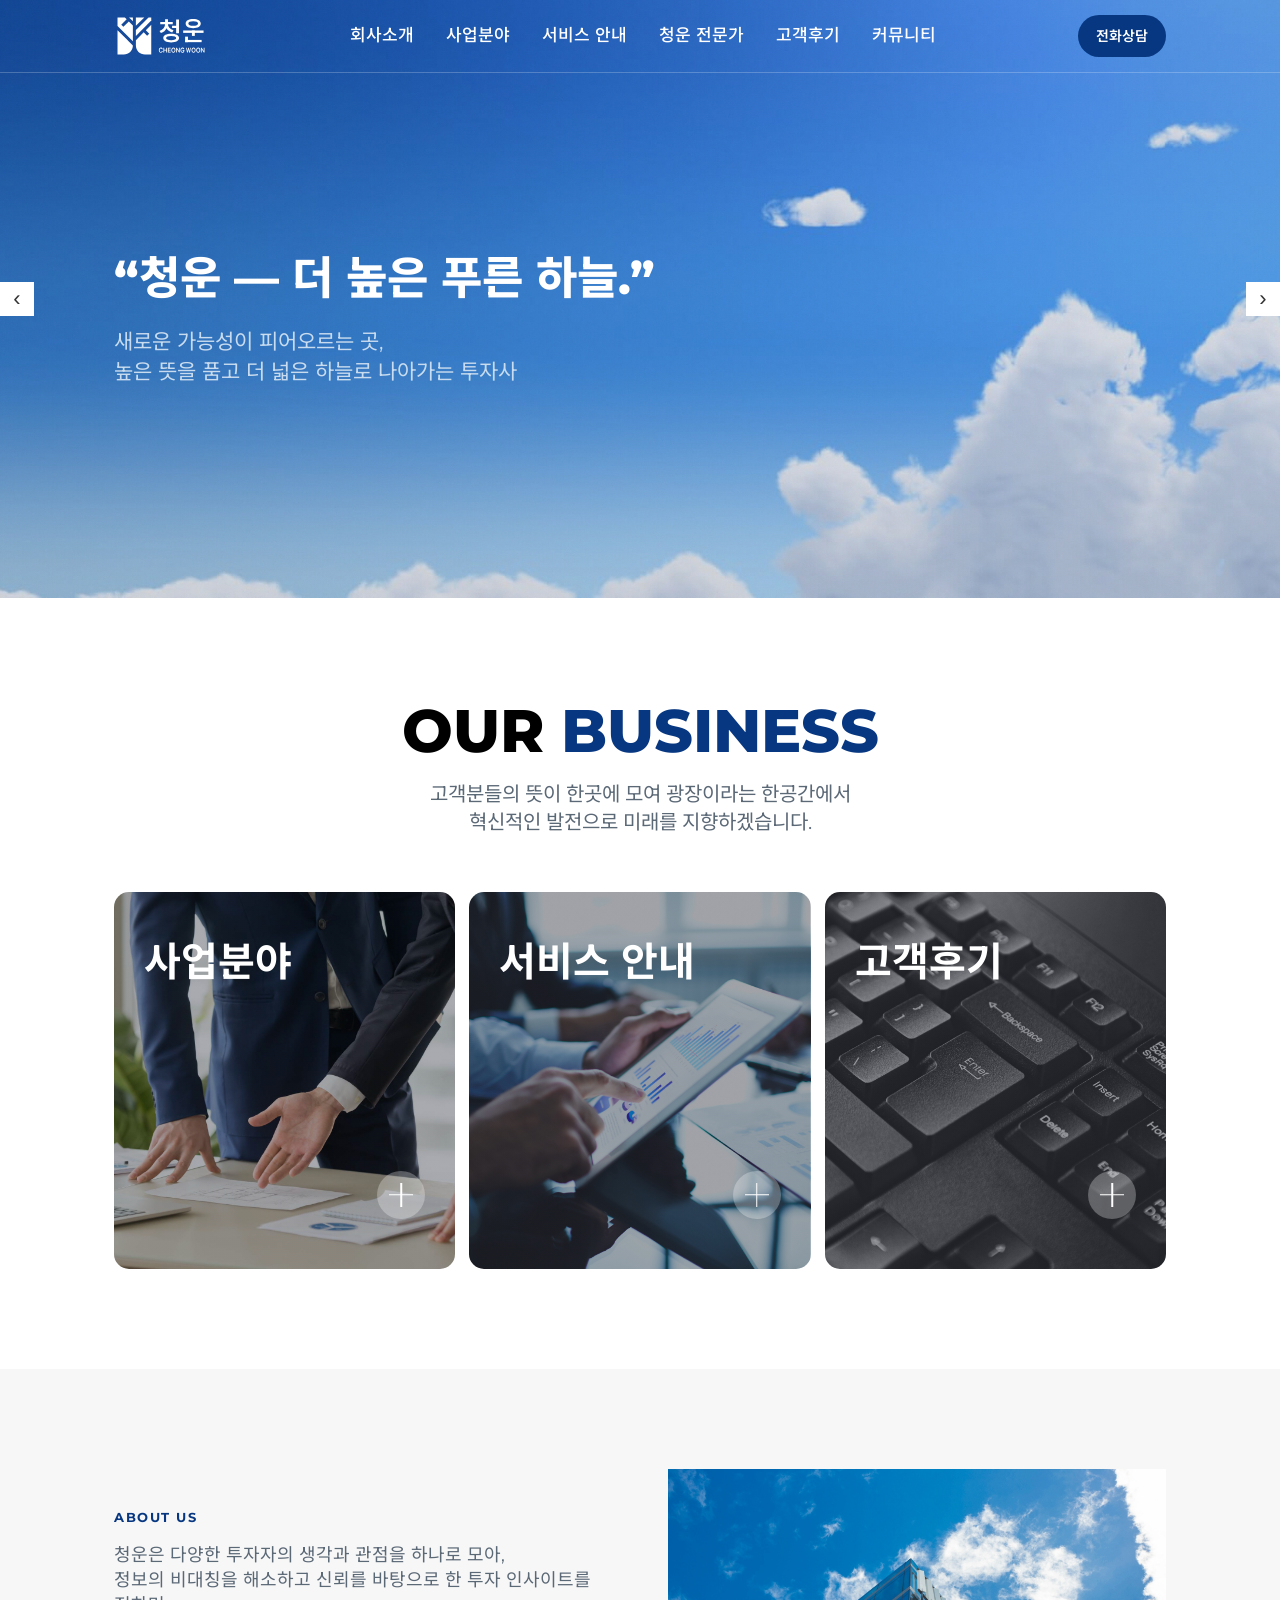
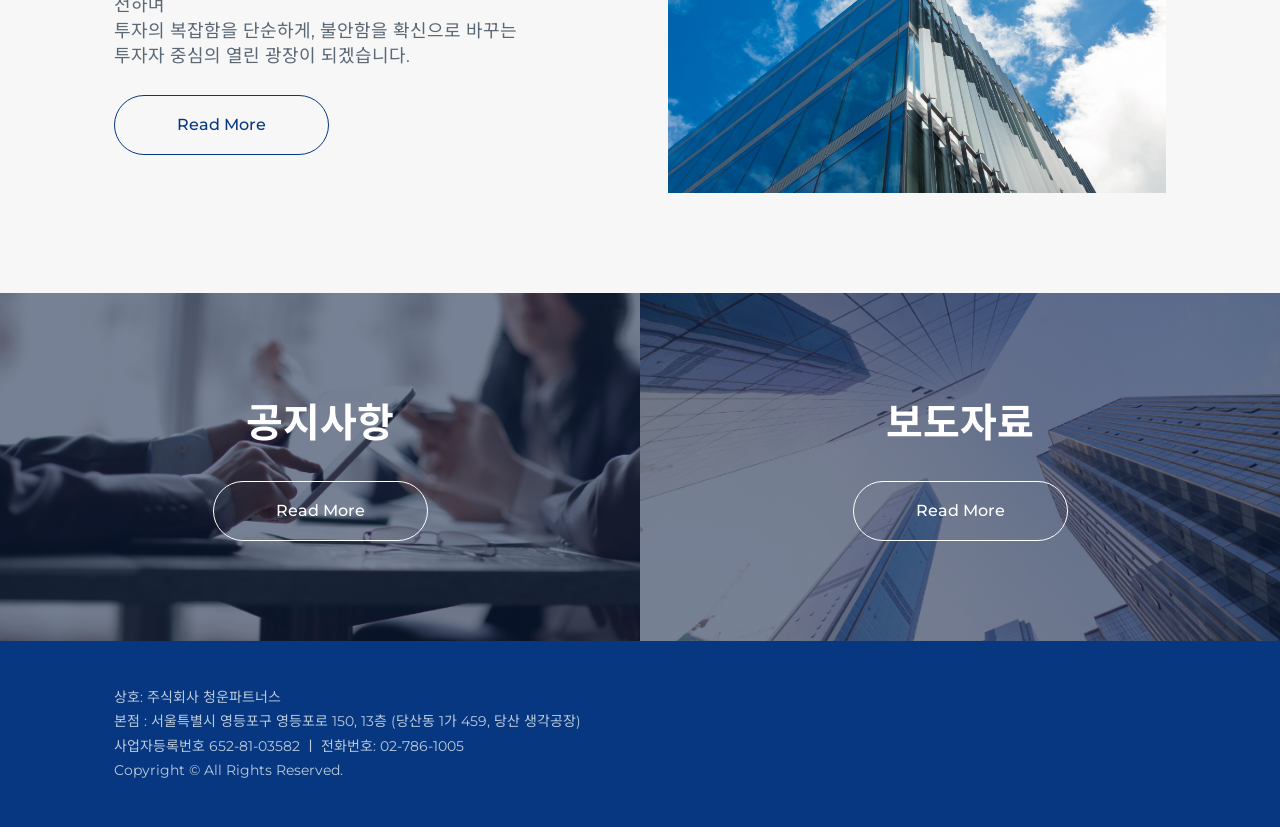
==== index.html @ 959ca1ec "청운 사이트 첫 배포 Co-Authored-By: Claude Sonnet 5.5 <noreply@anthropic.com> Claude-Session: https://claude" ====
<!DOCTYPE html>
<html lang="ko" class="js-off">
<head>
<meta charset="utf-8">
<meta name="viewport" content="width=device-width, initial-scale=1">
<title>청운</title>
<meta name="description" content="청운">
<link rel="preconnect" href="https://fonts.googleapis.com">
<link rel="preconnect" href="https://fonts.gstatic.com" crossorigin>
<link href="https://fonts.googleapis.com/css2?family=Montserrat:wght@400;500;600;800&family=Noto+Sans+KR:wght@400;500;600;700;800&display=swap" rel="stylesheet">
<link rel="stylesheet" href="https://cdnjs.cloudflare.com/ajax/libs/font-awesome/6.5.1/css/all.min.css">
<link rel="stylesheet" href="assets/style.css">
</head>
<body>
<header><div class="wrap">
<a class="brand" href="index.html"><img src="assets/img/logo.svg" alt="청운"></a>
<button class="burger" aria-expanded="false" aria-label="메뉴 열기">메뉴</button>
<nav aria-label="주요 메뉴"><ul>
<li><a href="about.html">회사소개</a><ul class="sub"><li><a href="about.html#greeting">대표 인사말</a></li><li><a href="about.html#overview">회사개요</a></li><li><a href="about.html#location">오시는 길</a></li></ul></li>
<li><a href="business.html">사업분야</a></li>
<li><a href="service.html">서비스 안내</a></li>
<li><a href="experts.html">청운 전문가</a></li>
<li><a href="reviews.html">고객후기</a></li>
<li><a href="notice.html">커뮤니티</a><ul class="sub"><li><a href="notice.html#notice">공지사항</a></li><li><a href="notice.html#press">보도자료</a></li></ul></li>
</ul></nav>
<a class="tel" href="tel:02-786-1005">전화상담</a>
</div></header>
<main>
<div class="hero"><div class="slides"><div class="on" style="background-image:url(assets/img/hero-sky1.jpg)"></div><div style="background-image:url(assets/img/hero-sky2.jpg)"></div><div style="background-image:url(assets/img/hero-mountain1.jpg)"></div><div style="background-image:url(assets/img/hero-mountain2.jpg)"></div></div><div class="overlay"></div><button class="arrow prev" type="button" aria-label="이전 배너">&#8249;</button><button class="arrow next" type="button" aria-label="다음 배너">&#8250;</button>
<div class="wrap"><h1>“청운 — 더 높은 푸른 하늘.”</h1><p>새로운 가능성이 피어오르는 곳,<br>높은 뜻을 품고 더 넓은 하늘로 나아가는 투자사</p></div></div>
<section class="biz"><div class="wrap"><h2 class="big-title"><span>OUR</span> BUSINESS</h2>
<p class="lead">고객분들의 뜻이 한곳에 모여 광장이라는 한공간에서<br>혁신적인 발전으로 미래를 지향하겠습니다.</p>
<div class="cards">
<a class="card" style="background-image:linear-gradient(rgba(10,15,30,.35),rgba(10,15,30,.35)),url(assets/img/banner-business.jpg)" href="business.html"><h3>사업분야</h3><span class="plus" aria-hidden="true"></span></a>
<a class="card" style="background-image:linear-gradient(rgba(10,15,30,.35),rgba(10,15,30,.35)),url(assets/img/banner-service.jpg)" href="service.html"><h3>서비스 안내</h3><span class="plus" aria-hidden="true"></span></a>
<a class="card" style="background-image:linear-gradient(rgba(10,15,30,.35),rgba(10,15,30,.35)),url(assets/img/banner-reviews.jpg)" href="reviews.html"><h3>고객후기</h3><span class="plus" aria-hidden="true"></span></a>
</div></div></section>
<section class="soft"><div class="wrap about-split"><div><div class="eyebrow" style="text-align:left">ABOUT US</div>
<p style="margin-top:14px">청운은 다양한 투자자의 생각과 관점을 하나로 모아,<br>정보의 비대칭을 해소하고 신뢰를 바탕으로 한 투자 인사이트를 전하며<br>투자의 복잡함을 단순하게, 불안함을 확신으로 바꾸는<br>투자자 중심의 열린 광장이 되겠습니다.</p>
<a class="btn" href="about.html">Read More</a></div>
<div class="photo has-img" role="img" aria-label="회사 소개 이미지" style="background-image:url(assets/img/banner-about.jpg)">이미지</div></div></section>
<section class="dual">
<a class="dual-box" style="background-image:linear-gradient(rgba(7,25,60,.55),rgba(7,25,60,.55)),url(assets/img/banner-notice.jpg)" href="notice.html#notice"><h3>공지사항</h3><span class="pill">Read More</span></a>
<a class="dual-box" style="background-image:linear-gradient(rgba(7,25,60,.55),rgba(7,25,60,.55)),url(assets/img/extra-958.jpg)" href="notice.html#press"><h3>보도자료</h3><span class="pill">Read More</span></a>
</section>
</main>
<footer><div class="wrap">
상호: 주식회사 청운파트너스<br>
본점 : 서울특별시 영등포구 영등포로 150, 13층 (당산동 1가 459, 당산 생각공장)<br>
사업자등록번호 652-81-03582 ㅣ 전화번호: 02-786-1005<br>
Copyright &copy; All Rights Reserved.
</div></footer>

<script src="assets/main.js"></script>
</body>
</html>
---- assets/style.css ----
:root{--navy:#0f2a47;--navy2:#173b63;--blue:#1b4f9c;--sky:#6fb1e8;--bg:#fff;--soft:#f1f5f9;--ink:#17212b;--muted:#5b6876;--line:#dbe2ea;
--serif:"Noto Serif KR","Batang",serif;--sans:"Noto Sans KR","Apple SD Gothic Neo","Malgun Gothic",sans-serif}
*{box-sizing:border-box;margin:0;padding:0}
html{scroll-behavior:smooth}
body{font-family:var(--sans);color:var(--ink);background:var(--bg);line-height:1.75}
a{color:inherit;text-decoration:none}ul{list-style:none}img{max-width:100%}
:focus-visible{outline:3px solid var(--sky);outline-offset:3px}
.wrap{max-width:1100px;margin:0 auto;padding:0 24px}
/* header */
header{position:sticky;top:0;z-index:20;background:#fff;border-bottom:1px solid var(--line)}
header .wrap{display:flex;align-items:center;justify-content:space-between;height:72px;gap:16px}
.brand{font-family:var(--serif);font-weight:700;font-size:22px;color:var(--navy)}
nav>ul{display:flex;gap:4px}nav>ul>li{position:relative}
nav>ul>li>a{display:block;padding:24px 14px;font-weight:500}
nav>ul>li:hover>a,nav>ul>li:focus-within>a{color:var(--blue)}
.sub{display:none;position:absolute;left:0;top:100%;min-width:170px;background:#fff;border:1px solid var(--line);padding:8px 0;box-shadow:0 8px 20px rgba(15,42,71,.12)}
nav li:hover .sub,nav li:focus-within .sub{display:block}
.sub a{display:block;padding:8px 18px;font-size:15px;color:var(--muted)}
.sub a:hover{color:var(--navy);background:var(--soft)}
.tel{background:var(--blue);color:#fff;padding:9px 18px;border-radius:999px;font-size:15px;font-weight:500;white-space:nowrap}
.burger{display:none;background:none;border:1px solid var(--line);padding:6px 12px;font:inherit;cursor:pointer}
/* hero + subhero */
.hero{background:linear-gradient(160deg,var(--navy),var(--navy2));color:#fff;padding:170px 0 150px}
.hero h1{font-family:var(--serif);font-size:clamp(30px,5vw,54px);line-height:1.35;word-break:keep-all}
.hero p{margin-top:22px;color:#c9dcef;font-size:18px;word-break:keep-all}
.subhero{background:var(--navy) var(--banner,none) center/cover;background-image:linear-gradient(rgba(15,42,71,.72),rgba(15,42,71,.72)),var(--banner,linear-gradient(160deg,#173b63,#0f2a47));color:#fff;text-align:center;padding:80px 0}
.subhero h1{font-size:clamp(34px,6vw,56px);letter-spacing:.04em;font-weight:700}
/* sections */
section{padding:80px 0}
.eyebrow{color:var(--blue);font-weight:700;font-size:13px;letter-spacing:.12em;text-align:center}
.title{font-family:var(--serif);font-size:30px;color:var(--navy);text-align:center;margin-bottom:44px;word-break:keep-all;display:flex;align-items:center;gap:24px}
.title::before,.title::after{content:"";flex:1;height:1px;background:var(--line)}
.lead{text-align:center;color:var(--muted);margin:-24px auto 44px;max-width:36em;word-break:keep-all}
.tiles{display:grid;grid-template-columns:repeat(3,1fr);gap:24px}
.tile{display:block;background:var(--soft);padding:40px 32px;border-top:4px solid var(--navy);transition:background .2s}
.tile:hover{background:#e6edf4}
.tile h3{font-family:var(--serif);font-size:22px;color:var(--navy);margin-bottom:8px}
.tile p{color:var(--muted);font-size:15px;word-break:keep-all}
.about-split{display:grid;grid-template-columns:1fr 1fr;gap:56px;align-items:center}
.about-split p{color:var(--muted);word-break:keep-all}
.about-split p+p{margin-top:14px}
.btn{display:inline-block;margin-top:26px;padding:11px 26px;border:1px solid var(--navy);color:var(--navy);font-weight:500}
.btn:hover{background:var(--navy);color:#fff}
.photo{aspect-ratio:4/3;background:#cfdbe8;display:flex;align-items:center;justify-content:center;color:var(--muted);font-size:14px;text-align:center;padding:20px;border-radius:16px}
.soft{background:var(--soft)}
/* tabs */
.tabs{display:flex;border:1px solid var(--line);margin:-28px auto 0;max-width:1000px;background:#fff;position:relative;z-index:2}
.tabs a{flex:1;text-align:center;padding:14px 8px;border-left:1px solid var(--line);color:var(--ink)}
.tabs a:first-child{border-left:0}
.tabs a.on{background:var(--blue);color:#fff}
.panel{display:none}.panel.on{display:block}
.js-off .panel:first-of-type{display:block}
/* about */
.greet{display:grid;grid-template-columns:1fr 1.1fr;gap:48px;align-items:start}
.greet p{color:var(--muted);margin-bottom:14px;word-break:keep-all}
.greet strong{display:block;color:var(--navy);font-size:18px;margin-bottom:14px}
.dl{display:grid;grid-template-columns:9em 1fr;border-top:2px solid var(--navy)}
.dl dt,.dl dd{padding:16px 18px;border-bottom:1px solid var(--line)}
.dl dt{background:var(--soft);font-weight:700;color:var(--navy)}
.map{background:var(--soft);min-height:320px;display:flex;align-items:center;justify-content:center;color:var(--muted);text-align:center;padding:20px}
/* business grid */
.grid5{display:grid;grid-template-columns:repeat(5,1fr);gap:0;border-top:1px solid var(--line);border-left:1px solid var(--line)}
.grid5 div{border-right:1px solid var(--line);border-bottom:1px solid var(--line);padding:34px 18px;text-align:center}
.ico{display:block;width:48px;height:48px;border:2px solid var(--blue);border-radius:10px;margin:0 auto 14px}
.grid5 small{display:block;color:var(--blue);font-weight:700;letter-spacing:.08em;margin-bottom:6px;font-size:13px}
.grid5 p{font-size:14px;color:var(--muted);word-break:keep-all}
/* tiers + experts */
.sec-label{border-left:4px solid var(--blue);padding-left:12px;font-weight:700;font-size:18px;margin-bottom:24px}
.tiers{display:grid;grid-template-columns:repeat(3,1fr);gap:24px}
.tier{border-radius:16px;padding:48px 28px;text-align:center;color:#fff}
.tier h3{font-size:30px;letter-spacing:.06em}.tier p{margin-top:8px;opacity:.85;font-size:15px}
.t1{background:linear-gradient(160deg,#8d9aa8,#5c6874)}.t2{background:linear-gradient(160deg,#b8933a,#7a5f1f)}.t3{background:linear-gradient(160deg,#2c333b,#14181d)}
.experts{display:grid;grid-template-columns:1fr 1fr;gap:24px;max-width:900px;margin:0 auto}
.expert{display:flex;gap:20px;padding:26px;border:1px solid var(--line);border-radius:16px;box-shadow:0 4px 14px rgba(15,42,71,.06)}
.avatar{flex:0 0 84px;height:84px;border-radius:50%;background:#cfdbe8;display:flex;align-items:center;justify-content:center;color:var(--muted);font-size:12px;text-align:center}
.expert b{display:block;font-size:18px}.expert em{font-style:normal;color:var(--blue);font-size:13px}
.expert p{color:var(--muted);font-size:14px;margin-top:6px;word-break:keep-all}
/* board */
.board-top{display:flex;justify-content:space-between;color:var(--muted);font-size:14px;margin-bottom:10px}
table{width:100%;border-collapse:collapse;border-top:2px solid var(--navy)}
th,td{padding:14px 10px;border-bottom:1px solid var(--line);text-align:center;font-size:15px}
td.t{text-align:left}th{background:var(--soft);font-weight:500}
td a:hover{text-decoration:underline}
.search{display:flex;gap:8px;justify-content:center;margin-top:28px}
.search input,.search select{font:inherit;padding:8px 10px;border:1px solid var(--line)}
.search input{min-width:220px}
.search button,.write{font:inherit;padding:8px 18px;border:1px solid var(--navy);background:var(--navy);color:#fff;cursor:pointer}
.write{display:block;margin:20px 0 0 auto;width:max-content;background:#fff;color:var(--navy)}
/* footer + popup */
footer{background:var(--navy);color:#b9cadb;padding:44px 0;font-size:14px}
footer b{display:block;color:#fff;font-family:var(--serif);font-size:18px;margin-bottom:10px}
.pop{position:fixed;inset:0;background:rgba(10,20,32,.6);display:none;align-items:center;justify-content:center;z-index:50;padding:20px}
.pop.on{display:flex}
.box{background:#fff;max-width:460px;width:100%;padding:34px 30px 22px}
.box h2{font-family:var(--serif);font-size:22px;color:var(--navy);margin-bottom:12px}
.box p{color:var(--muted);font-size:15px}
.acts{display:flex;justify-content:space-between;margin-top:26px}
.acts button{font:inherit;cursor:pointer;padding:9px 16px;border:1px solid var(--line);background:#fff}
.acts .ok{background:var(--navy);border-color:var(--navy);color:#fff}
@media (max-width:860px){
  .burger{display:block}
  nav{display:none;position:absolute;left:0;right:0;top:72px;background:#fff;border-bottom:1px solid var(--line)}
  nav.open{display:block}
  nav>ul{flex-direction:column;padding:8px 24px}
  nav>ul>li>a{padding:12px 0}
  .sub{display:block;position:static;border:0;box-shadow:none;padding:0 0 8px 14px}
  .tel{display:none}
  .hero{padding:100px 0 90px}section{padding:56px 0}
  .tiles,.tiers,.about-split,.greet,.experts{grid-template-columns:1fr}
  .grid5{grid-template-columns:repeat(2,1fr)}
  .tabs{margin:-24px 12px 0}
  th:nth-child(n+3),td:nth-child(n+3){display:none}
}

/* ---- v2: 실제 이미지 적용 ---- */
.hero{position:relative;overflow:hidden;text-align:left}
.hero .slides div{position:absolute;inset:0;background:center/cover no-repeat;opacity:0;animation:heroFade 12s infinite}
.hero .slides div:nth-child(2){animation-delay:6s}
@keyframes heroFade{0%{opacity:0}6%{opacity:1}46%{opacity:1}54%{opacity:0}100%{opacity:0}}
.hero .overlay{position:absolute;inset:0;background:linear-gradient(rgba(8,22,18,.38),rgba(8,22,18,.38))}
.hero .wrap{position:relative;z-index:1}
@media (prefers-reduced-motion:reduce){.hero .slides div{animation:none}.hero .slides div:first-child{opacity:1}}
.photo.has-img{background-size:cover;background-position:center;color:transparent}
.tiers img{width:100%;height:auto;display:block;border-radius:16px}
.avatar.has-img{background-size:cover;background-position:center;color:transparent}
.avatar{flex:0 0 84px}
.notice-box{border:1px solid var(--line);padding:18px 22px;color:var(--muted);text-align:center}

/* ---- v3: 투명 헤더 + 로고 ---- */
header{position:fixed;top:0;left:0;right:0;background:transparent;border-bottom:1px solid rgba(255,255,255,.22);transition:background .2s,box-shadow .2s}
header.solid{background:#fff;border-bottom-color:var(--line);box-shadow:0 2px 12px rgba(15,42,71,.08)}
.brand img{height:44px;width:auto;display:block}
header:not(.solid) .brand img{filter:brightness(0) invert(1)}
header:not(.solid) nav>ul>li>a{color:#fff}
header:not(.solid) nav>ul>li:hover>a,header:not(.solid) nav>ul>li:focus-within>a{color:#dfeaff}
header:not(.solid) .burger{color:#fff;border-color:rgba(255,255,255,.5)}
.hero{min-height:560px;display:flex;align-items:center;padding:150px 0 110px}
.hero .wrap{width:100%}
.hero .overlay{background:linear-gradient(rgba(0,25,70,.16),rgba(0,25,70,.16))}
.subhero{padding:140px 0 80px}
.mapimg{width:100%;height:auto;display:block;border:1px solid var(--line)}
.ov-title{font-family:var(--serif);font-size:24px;color:var(--navy);text-align:center;margin-bottom:14px;word-break:keep-all}
.ov-text{text-align:center;color:var(--muted);word-break:keep-all}
@media (max-width:860px){
  header:not(.solid) nav>ul>li>a{color:var(--ink)}
  header:not(.solid) nav{background:#fff}
  .hero{min-height:420px;padding:110px 0 70px}
  .subhero{padding:110px 0 56px}
}

/* ---- v4: 원본 사이트에서 읽은 실제 값 반영 ---- */
:root{--navy:#073780;--blue:#073780;--sans:"Montserrat","Noto Sans KR","Apple SD Gothic Neo","Malgun Gothic",sans-serif;--serif:var(--sans)}
nav>ul>li>a{font-size:17px;font-weight:500}
.tel{font-size:14px;font-weight:600;background:var(--navy)}
.hero h1{font-size:45px;font-weight:800;line-height:54px}
.hero p{font-size:21px;line-height:1.4;font-weight:400}
.about-split p,.greet p{font-size:18px;line-height:1.4}
.lead{font-size:20px;line-height:1.4}
.btn{font-size:16px;font-weight:500;color:var(--navy)}
@media (max-width:860px){.hero h1{font-size:clamp(26px,7vw,45px);line-height:1.3}.hero p{font-size:17px}}

/* ---- v5: 메인 페이지 실제 치수 (원본 1800px 기준) ---- */
.hero{min-height:clamp(520px,46.7vw,840px)}
section.biz{padding:100px 0}
.biz .lead{font-size:20px;line-height:1.4;margin:16px auto 56px}
.cards{display:grid;grid-template-columns:repeat(3,1fr);gap:14px;max-width:1230px;margin:0 auto}
.card{display:flex;align-items:center;justify-content:center;min-height:377px;border-radius:15px;padding:50px 30px;color:#fff;background:linear-gradient(rgba(7,25,60,.45),rgba(7,25,60,.45)),var(--bg) center/cover}
.card h3{font-size:40px;font-weight:700;line-height:1;color:#fff;margin:0}
.soft{background:#f7f7f7}
section.soft{padding:100px 0}
.soft .photo{aspect-ratio:615/400;border-radius:0}
.btn{border-radius:50px;padding:15px 62px}
section.dual{display:grid;grid-template-columns:1fr 1fr;padding:0}
.dual-box{display:flex;flex-direction:column;align-items:center;justify-content:center;gap:28px;min-height:335px;padding:100px 0;color:#fff;background:linear-gradient(rgba(7,25,60,.55),rgba(7,25,60,.55)),var(--bg) center/cover}
.dual-box h3{font-size:40px;font-weight:700;line-height:60px;margin:0}
.pill{border:1px solid #fff;border-radius:50px;padding:15px 62px;font-weight:500;font-size:16px}
@media (max-width:860px){
  section.biz,section.soft{padding:60px 0}
  .cards,section.dual{grid-template-columns:1fr}
  .card{min-height:200px}.card h3,.dual-box h3{font-size:28px}
  .dual-box{min-height:240px;padding:60px 0}
}

/* ---- v6: 안쪽 페이지 실제 치수 (원본 1800px 기준) ---- */
.sub{min-width:200px}.sub a{padding:15px;font-size:14px}
.subhero{min-height:clamp(200px,17vw,305px);display:flex;align-items:center;padding:66px 0 0}
.subhero .wrap{width:100%}
.subhero h1{font-size:55px;font-weight:700;line-height:1}
.tabs{max-width:1250px}
.tabs a{padding:14px 0;font-size:18px;font-weight:500;line-height:20px}
section{padding:100px 0}
.greet{grid-template-columns:615px 565px;gap:40px;justify-content:center}
.greet p{font-size:17px;line-height:1.4;margin-bottom:24px}
.greet strong{font-size:22px;line-height:1.4;margin-bottom:24px}
.greet .photo{aspect-ratio:615/554;border-radius:0}
.grid5{grid-template-columns:repeat(5,234px);gap:10px;border:0;justify-content:center}
.grid5 div{border:1px solid #e9e9e9;padding:30px 5px 35px;min-height:231px;background:#fff}
.grid5 i{display:block;font-size:56px;line-height:56px;color:var(--navy);margin-bottom:14px}
.grid5 small{font-size:15px;font-weight:600;color:var(--navy);letter-spacing:0}
.grid5 p{font-size:17px;font-weight:500;line-height:1.4;color:#000}
.sec-label{font-size:32px;font-weight:800;color:var(--navy);margin-bottom:40px;max-width:1230px;margin-left:auto;margin-right:auto}
.tiers{grid-template-columns:repeat(3,370px);gap:40px;justify-content:center}
.tc{border:2px solid #f0f0f0;border-radius:26px;padding:0 0 20px;overflow:hidden}
.tiers .tc img{width:100%;height:auto;display:block;border-radius:0}
.experts{grid-template-columns:repeat(2,501px);gap:30px;max-width:1032px;justify-content:center}
.expert{border:1px solid #e8e8e4;border-radius:16px;padding:40px 36px;box-shadow:0 4px 18px rgba(0,0,0,.05);gap:27px;align-items:flex-start}
.avatar{flex:0 0 128px;width:128px;height:128px;background-color:#f2f5f9}
.expert b{font-size:23px;font-weight:700;color:#1f1f1d;line-height:1.2}
.expert em{font-size:14px;font-weight:600;color:#185fa5}
.expert p{font-size:15.5px;line-height:1.75;color:#5f5e5a}
table{border-top:0}
td,th{font-size:14px;color:#545861;padding:10px 0;border-bottom:2px solid #f1f1f1}
td{font-weight:700}th{font-weight:700;background:#f9f9f9}
.search button{background:#fff;color:#545861;border:1px solid #eaeaea;font-size:14px;padding:0 10px;height:30px}
.search input,.search select{font-size:14px;height:30px;padding:0 8px;border:1px solid #eaeaea}
@media (max-width:1240px){
  .grid5{grid-template-columns:repeat(auto-fill,minmax(180px,1fr))}
  .tiers{grid-template-columns:repeat(auto-fit,minmax(240px,370px))}
  .experts{grid-template-columns:1fr 1fr;max-width:1032px}
  .greet{grid-template-columns:1fr 1fr}
}
@media (max-width:860px){
  section{padding:60px 0}
  .subhero h1{font-size:34px}
  .grid5{grid-template-columns:repeat(2,1fr)}
  .tiers,.experts,.greet{grid-template-columns:1fr}
  .sec-label{font-size:24px}
  .expert{padding:28px 22px}
  .avatar{flex:0 0 96px;width:96px;height:96px}
}

/* ---- v7: 메인 배너 4장 롤링 (JS) ---- */
.hero .slides div{animation:none;opacity:0;transition:opacity 1s ease}
.hero .slides div.on{opacity:1}
.hero .arrow{position:absolute;top:50%;transform:translateY(-50%);z-index:2;width:34px;height:34px;border:0;background:#fff;color:#333;font-size:22px;line-height:34px;cursor:pointer}
.hero .arrow.prev{left:0}.hero .arrow.next{right:0}
.hero .arrow:hover{background:#eee}

/* ---- v8: 배경 사진 경로 수정 + OUR BUSINESS 카드 ---- */
.subhero,.card,.dual-box{background-color:#2a3a52;background-size:cover;background-position:center;background-repeat:no-repeat}
.big-title{font-size:60px;font-weight:800;line-height:1.1;text-align:center;color:var(--navy);text-transform:uppercase;margin:0}
.big-title span{color:#000}
.card{position:relative;align-items:flex-start;justify-content:flex-start;overflow:hidden}
.card h3{text-align:left;margin-top:0}
.plus{position:absolute;right:30px;bottom:50px;width:48px;height:48px;border-radius:50%;background:rgba(255,255,255,.28)}
.plus::before,.plus::after{content:"";position:absolute;left:50%;top:50%;background:#fff;transform:translate(-50%,-50%)}
.plus::before{width:24px;height:1.5px}.plus::after{width:1.5px;height:24px}
@media (max-width:860px){.big-title{font-size:36px}}
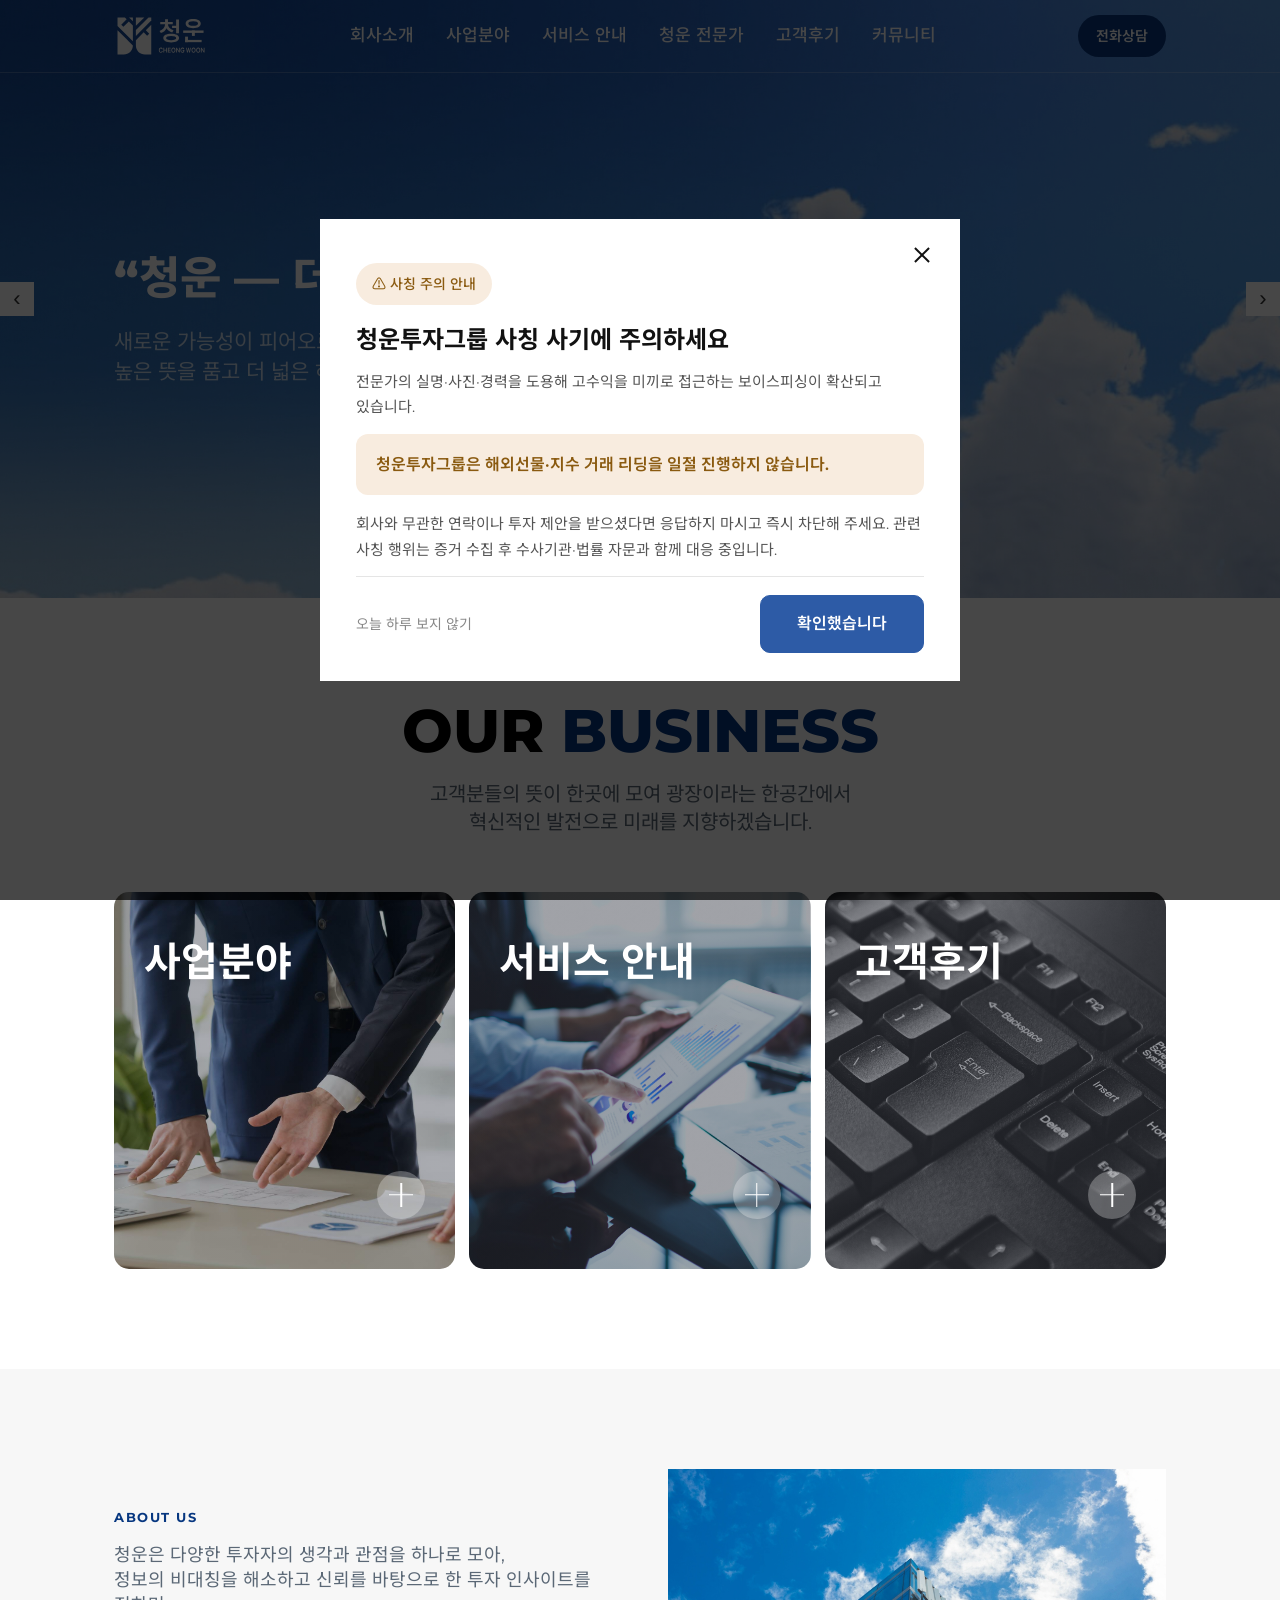
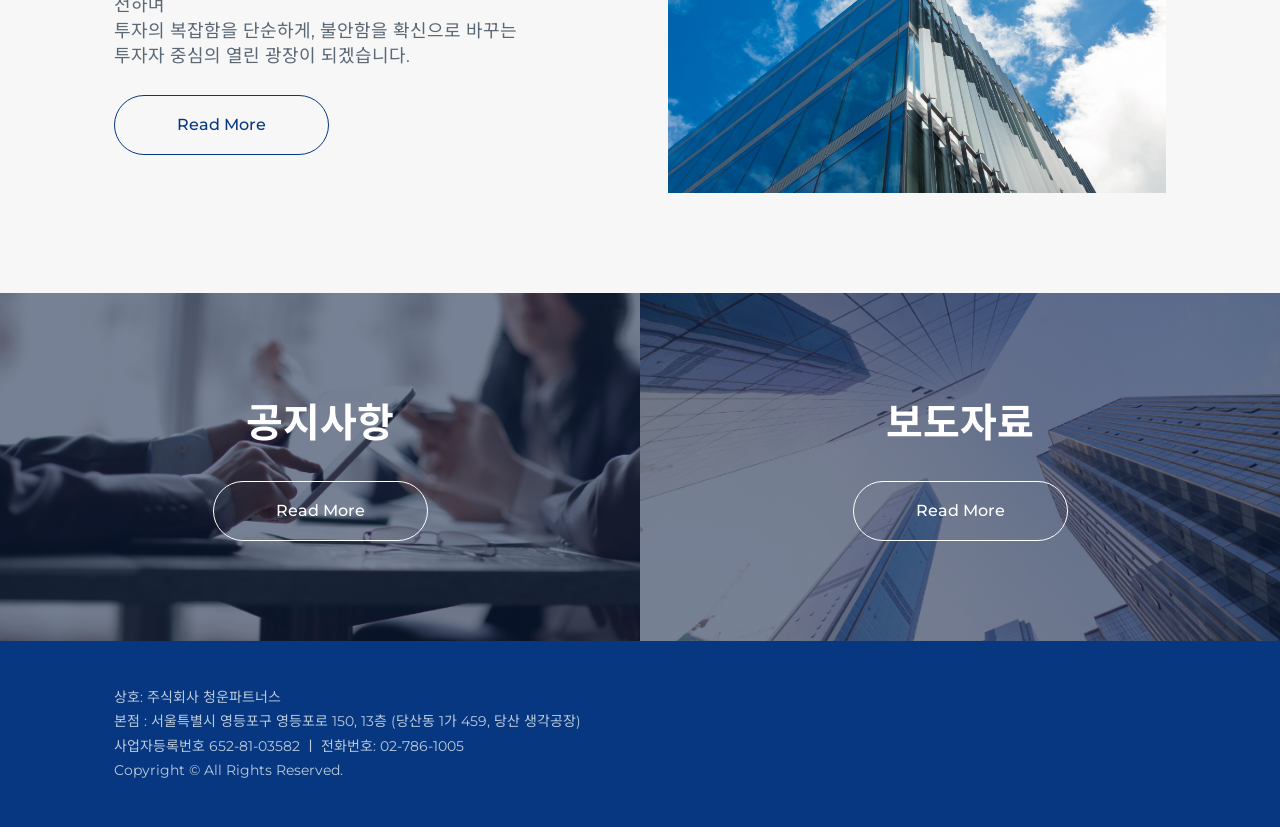
==== commit f2656d90: "사칭 주의 안내 팝업 추가 Co-Authored-By: Claude Sonnet 5.5 <noreply@anthropic.com> Claude-Session: https://cla" ====
--- a/index.html
+++ b/index.html
@@ -3,8 +3,18 @@
 <head>
 <meta charset="utf-8">
 <meta name="viewport" content="width=device-width, initial-scale=1">
-<title>청운</title>
-<meta name="description" content="청운">
+<title>청운투자그룹</title>
+<meta name="description" content="청운투자그룹 - 데이터 기반 시장 분석과 합리적인 투자 관점을 제공하는 투자사. 사업분야, 서비스 안내, 청운 전문가를 소개합니다.">
+<link rel="canonical" href="https://hoon6653.github.io/cheongwoon-site/">
+<link rel="icon" type="image/svg+xml" href="favicon.svg">
+<meta property="og:type" content="website">
+<meta property="og:locale" content="ko_KR">
+<meta property="og:site_name" content="청운투자그룹">
+<meta property="og:title" content="청운투자그룹">
+<meta property="og:description" content="청운투자그룹 - 데이터 기반 시장 분석과 합리적인 투자 관점을 제공하는 투자사. 사업분야, 서비스 안내, 청운 전문가를 소개합니다.">
+<meta property="og:url" content="https://hoon6653.github.io/cheongwoon-site/">
+<meta property="og:image" content="https://hoon6653.github.io/cheongwoon-site/assets/img/hero-sky1.jpg">
+<meta name="twitter:card" content="summary_large_image">
 <link rel="preconnect" href="https://fonts.googleapis.com">
 <link rel="preconnect" href="https://fonts.gstatic.com" crossorigin>
 <link href="https://fonts.googleapis.com/css2?family=Montserrat:wght@400;500;600;800&family=Noto+Sans+KR:wght@400;500;600;700;800&display=swap" rel="stylesheet">
@@ -50,7 +60,14 @@
 사업자등록번호 652-81-03582 ㅣ 전화번호: 02-786-1005<br>
 Copyright &copy; All Rights Reserved.
 </div></footer>
-
+<div class="pop" id="pop" role="dialog" aria-modal="true" aria-labelledby="pt"><div class="box">
+<button type="button" class="pop-x" id="xbtn" aria-label="닫기"></button>
+<span class="pop-chip">&#9888; 사칭 주의 안내</span>
+<h2 id="pt">청운투자그룹 사칭 사기에 주의하세요</h2>
+<p>전문가의 실명·사진·경력을 도용해 고수익을 미끼로 접근하는 보이스피싱이 확산되고 있습니다.</p>
+<div class="pop-warn">청운투자그룹은 해외선물·지수 거래 리딩을 일절 진행하지 않습니다.</div>
+<p>회사와 무관한 연락이나 투자 제안을 받으셨다면 응답하지 마시고 즉시 차단해 주세요. 관련 사칭 행위는 증거 수집 후 수사기관·법률 자문과 함께 대응 중입니다.</p>
+<div class="acts"><button type="button" class="hide" id="hide">오늘 하루 보지 않기</button><button type="button" class="ok" id="ok">확인했습니다</button></div></div></div>
 <script src="assets/main.js"></script>
 </body>
 </html>
--- a/assets/style.css
+++ b/assets/style.css
@@ -246,3 +246,17 @@
 .plus::before,.plus::after{content:"";position:absolute;left:50%;top:50%;background:#fff;transform:translate(-50%,-50%)}
 .plus::before{width:24px;height:1.5px}.plus::after{width:1.5px;height:24px}
 @media (max-width:860px){.big-title{font-size:36px}}
+
+/* ---- v9: 사칭 주의 팝업 ---- */
+.pop{background:rgba(0,0,0,.72)}
+.pop .box{position:relative;max-width:640px;padding:44px 36px 28px;border-radius:0;max-height:92vh;overflow:auto}
+.pop-x{position:absolute;top:22px;right:24px;width:28px;height:28px;border:0;background:none;cursor:pointer}
+.pop-x::before,.pop-x::after{content:"";position:absolute;left:50%;top:50%;width:20px;height:2px;background:#111}
+.pop-x::before{transform:translate(-50%,-50%) rotate(45deg)}.pop-x::after{transform:translate(-50%,-50%) rotate(-45deg)}
+.pop-chip{display:inline-block;background:#f8ecdf;color:#8a5a10;font-size:14px;font-weight:500;padding:9px 16px;border-radius:999px;margin-bottom:18px}
+.pop .box h2{font-family:var(--sans);font-size:24px;font-weight:700;color:#111;line-height:1.4;margin-bottom:12px;word-break:keep-all}
+.pop .box p{font-size:15px;line-height:1.7;color:#555;word-break:keep-all;margin-bottom:14px}
+.pop-warn{background:#f8ecdf;color:#8a5a10;font-weight:600;font-size:16px;line-height:1.6;padding:18px 20px;border-radius:12px;margin:0 0 16px;word-break:keep-all}
+.pop .acts{align-items:center;border-top:1px solid #e5e5e5;margin-top:10px;padding-top:18px}
+.pop .acts .hide{border:0;background:none;color:#888;font-size:14px;padding:8px 0}
+.pop .acts .ok{background:#2d5ba6;border-color:#2d5ba6;color:#fff;border-radius:10px;padding:14px 36px;font-size:16px;font-weight:600}
